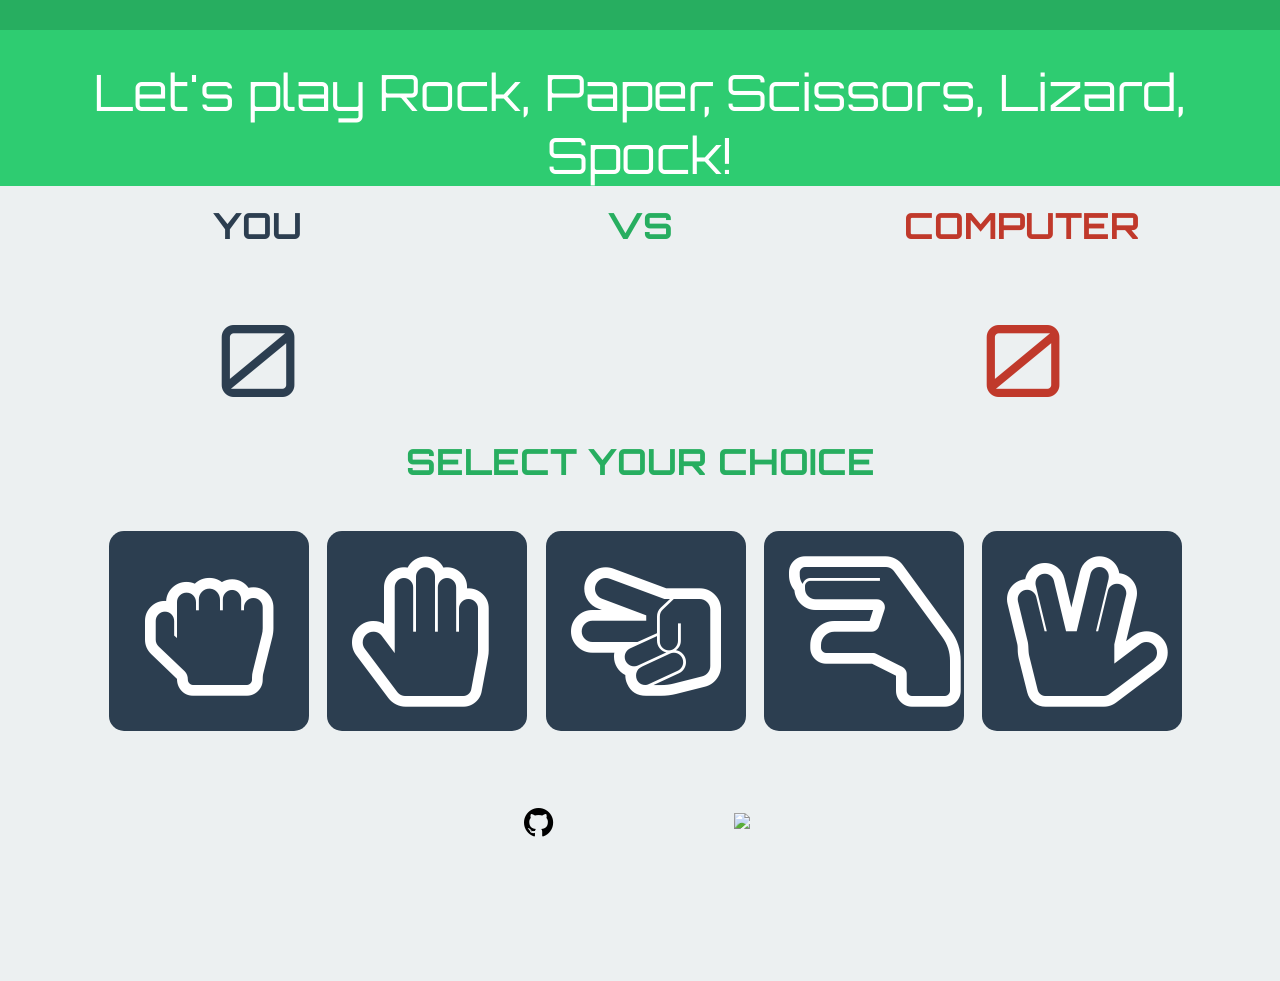
==== index.html @ 0fd4d026 "Update index.html" ====
<!DOCTYPE html>
<html lang="en">

<head>
<!-- Styles -->
    <link href="https://cdnjs.cloudflare.com/ajax/libs/twitter-bootstrap/3.3.5/css/bootstrap.min.css" rel="stylesheet">
    <link href="https://cdnjs.cloudflare.com/ajax/libs/font-awesome/4.4.0/css/font-awesome.min.css" rel="stylesheet">
    <link href='https://fonts.googleapis.com/css?family=Orbitron:400,700' rel='stylesheet' type='text/css'>
    <link href="css/rps.css" rel='stylesheet' type='text/css'>
     

</head>
<body>
<div class="container">
  <div class="top-row text-center">
  Let's play Rock, Paper, Scissors, Lizard, Spock! 
  </div>
  <div class="row">
    <div class="col-sm-3 col-sm-offset-1 text-center user-title">
      <h1>You</h1>
      <span class="scores user-score">0</span>
    </div>
    <div class="col-sm-4 text-center">
      <h1>vs</h1>
    </div>
    <div class="col-sm-3 text-center computer-title">
      <h1>Computer</h1>
      <span class="scores computer-score">0</span>
    </div>
  </div>
  <div class="row">
    <div class="col-sm-3 col-sm-offset-1 text-center user-choice">
      <span class=""></span>
    </div>
    <div class="col-sm-4 text-center results">
    </div>
    <div class="col-sm-3 text-center computer">
      <span class=""></span>
    </div>
  </div>

  
  <div class="row">
    <div class="col-sm-12 text-center">
      <h1>Select Your Choice</h1>
    </div>
  </div>
  <div class="row user">
    <div class="col-sm-2 col-sm-offset-1 text-center">
      <span class="fa fa-hand-rock-o fa-5x user-fa" data-value="rock"></span>
    </div>
    <div class="col-sm-2 text-center">
      <span class="fa fa-hand-paper-o fa-5x user-fa" data-value="paper"></span>
    </div>
    <div class="col-sm-2 text-center">
      <span class="fa fa-hand-scissors-o fa-5x user-fa" data-value="scissors"></span>
    </div>
    <div class="col-sm-2 text-center">
      <span class="fa fa-hand-lizard-o fa-5x user-fa" data-value="lizard"></span>
    </div>
    <div class="col-sm-2 text-center">
      <span class="fa fa-hand-spock-o fa-5x user-fa" data-value="spock"></span>
    </div>
  </div>
  
  <div class="footer">
      <a href="https://github.com/mrsdohpaz/rock-paper-scissors-lizard-spock"><span class="fa fa-github"></span></a>
      <a href="https://mrsdohpaz.github.iok"><span class="fa"><img src="http://mrsdohpaz.github.io/img/icon.png" height="24"></span></a>
  </div>
  </div>

    <script src="https://cdnjs.cloudflare.com/ajax/libs/jquery/2.1.4/jquery.min.js"></script>
    <script src="js/rps.js"></script>
    
  </body>
  </html>
---- css/rps.css ----
body {
  font: 100% "Orbitron", sans-serif;
  background-color: #ecf0f1; }

.text-center {
  text-align: center; }

.container {
  width: 100%;
  padding: 0; }

.top-row {
  background: #2ecc71;
  border-top: 30px solid #27ae60;
  color: #fff;
  width: 100%;
  margin: 0;
  min-height: 150px;
  padding: 30px 0 0 0;
  font-size: 50px; }

.row, .results {
  min-hight: 150px; }

.results h1 {
  color: #f39c12;
  font-size: 65px; }

.scores {
  font-size: 100px; }

.user-score, .user-title h1 {
  color: #2c3e50; }

.computer-score, .computer-title h1 {
  color: #c0392b; }

h1 {
  color: #27ae60;
  margin-bottom: 50px;
  font-weight: 700;
  text-transform: uppercase; }

.fa {
  -moz-border-radius: 15px;
  -webkit-border-radius: 15px;
  border-radius: 15px;
  color: #fff;
  font-size: 150px;
  width: 200px;
  height: 200px;
  padding: 25px; }

.user-fa {
  background: #2c3e50;
  cursor: pointer; }

.computer .fa {
  background: #c0392b;
  -moz-box-shadow: "inset 0px 0px 20px 5px rgba(231, 76, 60,1.0)";
  -webkit-box-shadow: "inset 0px 0px 20px 5px rgba(231, 76, 60,1.0)";
  box-shadow: "inset 0px 0px 20px 5px rgba(231, 76, 60,1.0)"; }

.user .user-fa:hover,
.user .user-fa.active {
  background: #2980b9; }

@-webkit-keyframes zoom {
  from {
    -webkit-transform: scale3d(1, 1, 1);
    -moz-transform: scale3d(1, 1, 1);
    -ms-transform: scale3d(1, 1, 1);
    -o-transform: scale3d(1, 1, 1);
    transform: scale3d(1, 1, 1); }
  50% {
    -webkit-transform: scale3d(1.05, 1.05, 1.05);
    -moz-transform: scale3d(1.05, 1.05, 1.05);
    -ms-transform: scale3d(1.05, 1.05, 1.05);
    -o-transform: scale3d(1.05, 1.05, 1.05);
    transform: scale3d(1.05, 1.05, 1.05); }
  to {
    -webkit-transform: scale3d(1, 1, 1);
    -moz-transform: scale3d(1, 1, 1);
    -ms-transform: scale3d(1, 1, 1);
    -o-transform: scale3d(1, 1, 1);
    transform: scale3d(1, 1, 1); } }
@-moz-keyframes zoom {
  from {
    -webkit-transform: scale3d(1, 1, 1);
    -moz-transform: scale3d(1, 1, 1);
    -ms-transform: scale3d(1, 1, 1);
    -o-transform: scale3d(1, 1, 1);
    transform: scale3d(1, 1, 1); }
  50% {
    -webkit-transform: scale3d(1.05, 1.05, 1.05);
    -moz-transform: scale3d(1.05, 1.05, 1.05);
    -ms-transform: scale3d(1.05, 1.05, 1.05);
    -o-transform: scale3d(1.05, 1.05, 1.05);
    transform: scale3d(1.05, 1.05, 1.05); }
  to {
    -webkit-transform: scale3d(1, 1, 1);
    -moz-transform: scale3d(1, 1, 1);
    -ms-transform: scale3d(1, 1, 1);
    -o-transform: scale3d(1, 1, 1);
    transform: scale3d(1, 1, 1); } }
@-ms-keyframes zoom {
  from {
    -webkit-transform: scale3d(1, 1, 1);
    -moz-transform: scale3d(1, 1, 1);
    -ms-transform: scale3d(1, 1, 1);
    -o-transform: scale3d(1, 1, 1);
    transform: scale3d(1, 1, 1); }
  50% {
    -webkit-transform: scale3d(1.05, 1.05, 1.05);
    -moz-transform: scale3d(1.05, 1.05, 1.05);
    -ms-transform: scale3d(1.05, 1.05, 1.05);
    -o-transform: scale3d(1.05, 1.05, 1.05);
    transform: scale3d(1.05, 1.05, 1.05); }
  to {
    -webkit-transform: scale3d(1, 1, 1);
    -moz-transform: scale3d(1, 1, 1);
    -ms-transform: scale3d(1, 1, 1);
    -o-transform: scale3d(1, 1, 1);
    transform: scale3d(1, 1, 1); } }
@-o-keyframes zoom {
  from {
    -webkit-transform: scale3d(1, 1, 1);
    -moz-transform: scale3d(1, 1, 1);
    -ms-transform: scale3d(1, 1, 1);
    -o-transform: scale3d(1, 1, 1);
    transform: scale3d(1, 1, 1); }
  50% {
    -webkit-transform: scale3d(1.05, 1.05, 1.05);
    -moz-transform: scale3d(1.05, 1.05, 1.05);
    -ms-transform: scale3d(1.05, 1.05, 1.05);
    -o-transform: scale3d(1.05, 1.05, 1.05);
    transform: scale3d(1.05, 1.05, 1.05); }
  to {
    -webkit-transform: scale3d(1, 1, 1);
    -moz-transform: scale3d(1, 1, 1);
    -ms-transform: scale3d(1, 1, 1);
    -o-transform: scale3d(1, 1, 1);
    transform: scale3d(1, 1, 1); } }
@keyframes zoom {
  from {
    -webkit-transform: scale3d(1, 1, 1);
    -moz-transform: scale3d(1, 1, 1);
    -ms-transform: scale3d(1, 1, 1);
    -o-transform: scale3d(1, 1, 1);
    transform: scale3d(1, 1, 1); }
  50% {
    -webkit-transform: scale3d(1.05, 1.05, 1.05);
    -moz-transform: scale3d(1.05, 1.05, 1.05);
    -ms-transform: scale3d(1.05, 1.05, 1.05);
    -o-transform: scale3d(1.05, 1.05, 1.05);
    transform: scale3d(1.05, 1.05, 1.05); }
  to {
    -webkit-transform: scale3d(1, 1, 1);
    -moz-transform: scale3d(1, 1, 1);
    -ms-transform: scale3d(1, 1, 1);
    -o-transform: scale3d(1, 1, 1);
    transform: scale3d(1, 1, 1); } }
.winner {
  -webkit-animation: zoom 1s;
  -moz-animation: zoom 1s;
  -ms-animation: zoom 1s;
  -o-animation: zoom 1s;
  animation: zoom 1s; }
  
  .footer {
  padding-top: 50px;
  text-align: center;
}
.footer .fa {
  color: #000;
  font-size: 34px;
}


/*# sourceMappingURL=rps.css.map */
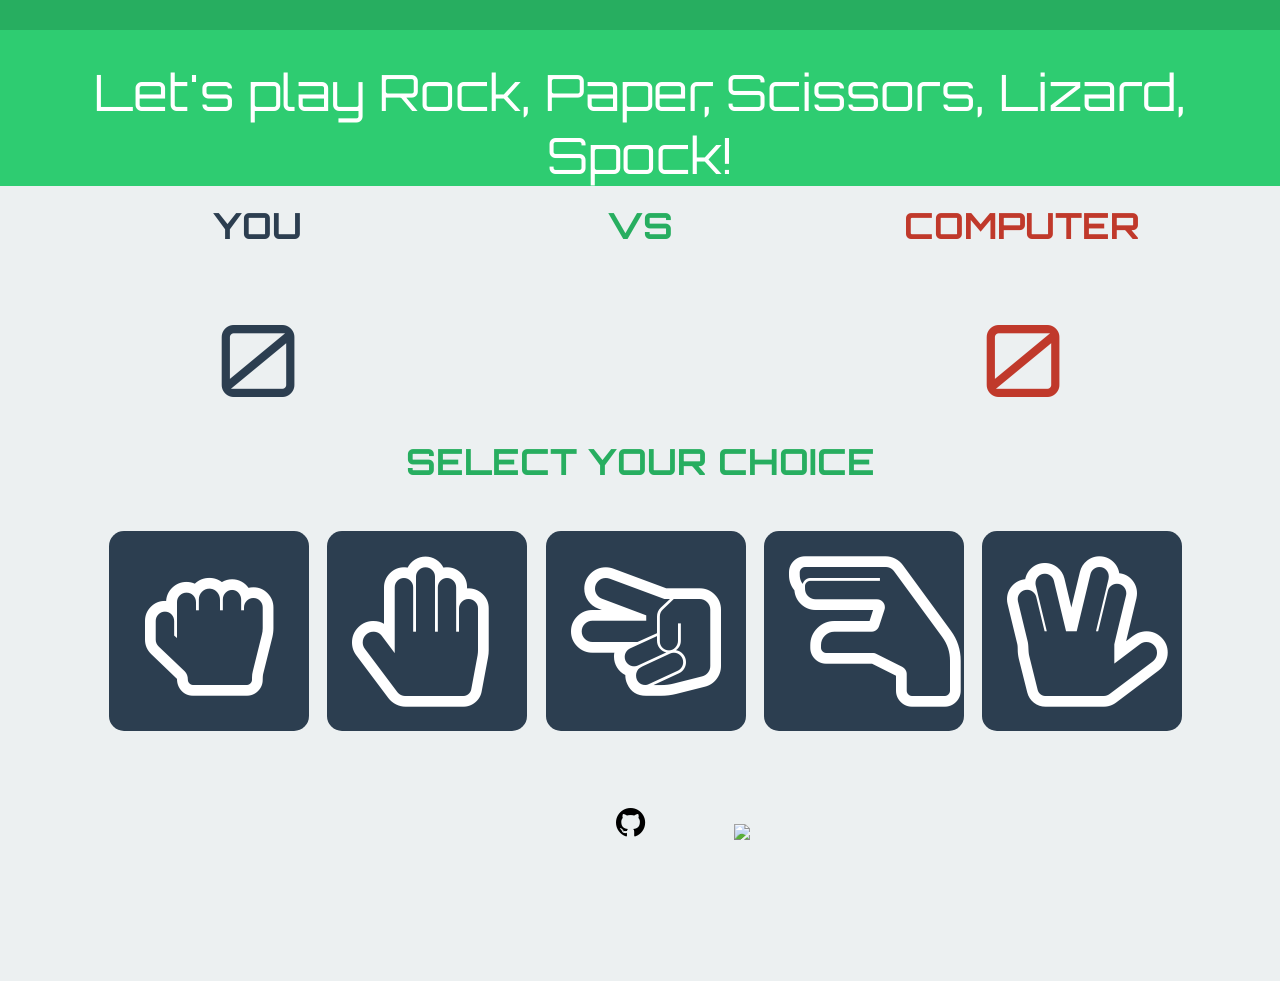
==== commit 58e72649: "Update index.html" ====
--- a/index.html
+++ b/index.html
@@ -65,7 +65,7 @@
   
   <div class="footer">
       <a href="https://github.com/mrsdohpaz/rock-paper-scissors-lizard-spock"><span class="fa fa-github"></span></a>
-      <a href="https://mrsdohpaz.github.iok"><span class="fa"><img src="http://mrsdohpaz.github.io/img/icon.png" height="24"></span></a>
+      <a href="https://mrsdohpaz.github.iok"><img src="http://mrsdohpaz.github.io/img/icon.png" width="34"></a>
   </div>
   </div>
 
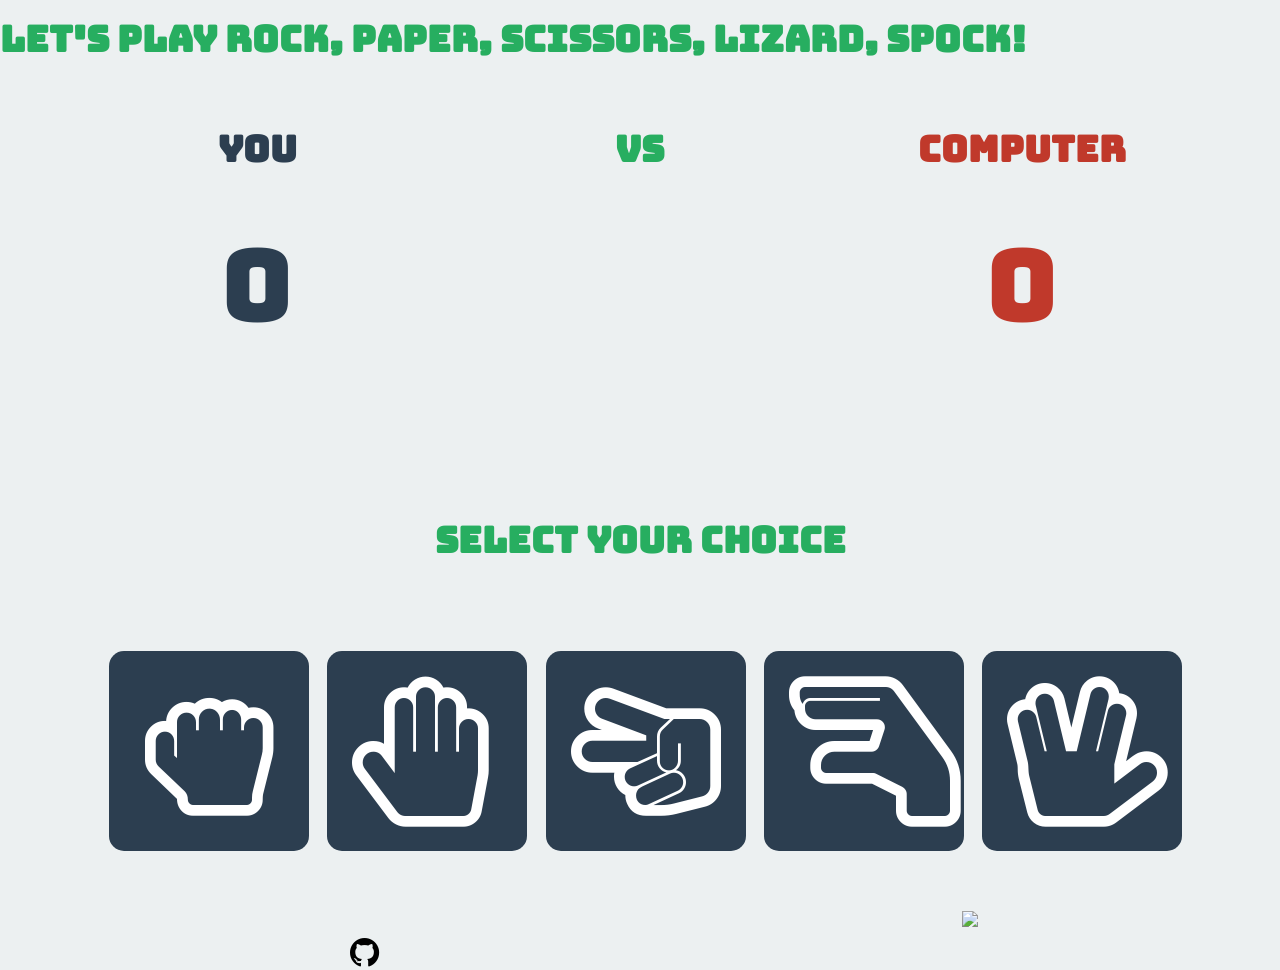
==== commit 3929b8ca: "Rebuild html." ====
--- a/index.html
+++ b/index.html
@@ -1,21 +1,27 @@
-<!DOCTYPE html>
+<!DOCTYPE HTML>
 <html lang="en">
 
 <head>
-<!-- Styles -->
-    <link href="https://cdnjs.cloudflare.com/ajax/libs/twitter-bootstrap/3.3.5/css/bootstrap.min.css" rel="stylesheet">
-    <link href="https://cdnjs.cloudflare.com/ajax/libs/font-awesome/4.4.0/css/font-awesome.min.css" rel="stylesheet">
-    <link href='https://fonts.googleapis.com/css?family=Orbitron:400,700' rel='stylesheet' type='text/css'>
-    <link href="css/rps.css" rel='stylesheet' type='text/css'>
-     
+	<meta http-equiv="Content-Type" content="text/html; charset=UTF-8" />
+  <meta name="viewport" content="width=device-width, initial-scale=1" />
 
+	<title>RPSLS Game: Rock, Paper, Scissors, Lizard Spock!</title>
+
+  <link href="//cdnjs.cloudflare.com/ajax/libs/twitter-bootstrap/3.3.5/css/bootstrap.min.css" rel="stylesheet">
+  <link href="//cdnjs.cloudflare.com/ajax/libs/font-awesome/4.4.0/css/font-awesome.min.css" rel="stylesheet">
+	<link href="//fonts.googleapis.com/css?family=Bungee" rel="stylesheet">
+  <link href="css/main.css" rel="stylesheet">
 </head>
+
 <body>
-<div class="container">
-  <div class="top-row text-center">
-  Let's play Rock, Paper, Scissors, Lizard, Spock! 
-  </div>
-  <div class="row">
+
+	<header>
+		<h1>Let's play Rock, Paper, Scissors, Lizard, Spock!</h1>
+	</header>
+
+	<section>
+
+    <div class="row">
     <div class="col-sm-3 col-sm-offset-1 text-center user-title">
       <h1>You</h1>
       <span class="scores user-score">0</span>
@@ -39,7 +45,6 @@
     </div>
   </div>
 
-  
   <div class="row">
     <div class="col-sm-12 text-center">
       <h1>Select Your Choice</h1>
@@ -62,15 +67,21 @@
       <span class="fa fa-hand-spock-o fa-5x user-fa" data-value="spock"></span>
     </div>
   </div>
-  
-  <div class="footer">
-      <a href="https://github.com/mrsdohpaz/rock-paper-scissors-lizard-spock"><span class="fa fa-github"></span></a>
-      <a href="https://mrsdohpaz.github.iok"><img src="http://mrsdohpaz.github.io/img/icon.png" width="34"></a>
-  </div>
-  </div>
 
-    <script src="https://cdnjs.cloudflare.com/ajax/libs/jquery/2.1.4/jquery.min.js"></script>
-    <script src="js/rps.js"></script>
-    
-  </body>
-  </html>
+	</section>
+
+
+	<footer>
+		<nav>
+      <ul>
+          <li><a href="https://github.com/mrsdohpaz/rock-paper-scissors-lizard-spock"><span class="fa fa-github"></span></a></li>
+          <li><a href="https://mrsdohpaz.github.io"><img src="http://mrsdohpaz.github.io/img/icon.png" width="34"></a></li>
+      </ul>
+    </nav>
+	</footer>
+
+  <script src="//cdnjs.cloudflare.com/ajax/libs/jquery/2.1.4/jquery.min.js"></script>
+  <script src="js/main.js"></script>
+</body>
+
+</html>
--- a/css/main.css
+++ b/css/main.css
@@ -0,0 +1,200 @@
+body {
+  font: 100% "Bungee", sans-serif;
+  background-color: #ecf0f1; }
+
+.text-center {
+  text-align: center;
+}
+
+.container {
+  width: 100%;
+  padding: 0;
+}
+
+.top-row {
+  background: #2ecc71;
+  border-top: 30px solid #27ae60;
+  color: #fff;
+  width: 100%;
+  margin: 0;
+  min-height: 150px;
+  padding: 30px 0 0 0;
+  font-size: 50px;
+}
+
+.row, .results {
+  min-height: 150px; }
+
+.results h1 {
+  color: #f39c12;
+  font-size: 65px; }
+
+.scores {
+  font-size: 100px; }
+
+.user-score, .user-title h1 {
+  color: #2c3e50; }
+
+.computer-score, .computer-title h1 {
+  color: #c0392b; }
+
+h1 {
+  color: #27ae60;
+  margin-bottom: 50px;
+  font-weight: 700;
+  text-transform: uppercase; }
+
+.fa {
+  -moz-border-radius: 15px;
+  -webkit-border-radius: 15px;
+  border-radius: 15px;
+  color: #fff;
+  font-size: 150px;
+  width: 200px;
+  height: 200px;
+  padding: 25px; }
+
+.user-fa {
+  background: #2c3e50;
+  cursor: pointer; }
+
+.computer .fa {
+  background: #c0392b;
+  -moz-box-shadow: "inset 0px 0px 20px 5px rgba(231, 76, 60,1.0)";
+  -webkit-box-shadow: "inset 0px 0px 20px 5px rgba(231, 76, 60,1.0)";
+  box-shadow: "inset 0px 0px 20px 5px rgba(231, 76, 60,1.0)"; }
+
+.user .user-fa:hover,
+.user .user-fa.active {
+  background: #2980b9; }
+
+@-webkit-keyframes zoom {
+  from {
+    -webkit-transform: scale3d(1, 1, 1);
+    -moz-transform: scale3d(1, 1, 1);
+    -ms-transform: scale3d(1, 1, 1);
+    -o-transform: scale3d(1, 1, 1);
+    transform: scale3d(1, 1, 1); }
+  50% {
+    -webkit-transform: scale3d(1.05, 1.05, 1.05);
+    -moz-transform: scale3d(1.05, 1.05, 1.05);
+    -ms-transform: scale3d(1.05, 1.05, 1.05);
+    -o-transform: scale3d(1.05, 1.05, 1.05);
+    transform: scale3d(1.05, 1.05, 1.05); }
+  to {
+    -webkit-transform: scale3d(1, 1, 1);
+    -moz-transform: scale3d(1, 1, 1);
+    -ms-transform: scale3d(1, 1, 1);
+    -o-transform: scale3d(1, 1, 1);
+    transform: scale3d(1, 1, 1); } }
+@-moz-keyframes zoom {
+  from {
+    -webkit-transform: scale3d(1, 1, 1);
+    -moz-transform: scale3d(1, 1, 1);
+    -ms-transform: scale3d(1, 1, 1);
+    -o-transform: scale3d(1, 1, 1);
+    transform: scale3d(1, 1, 1); }
+  50% {
+    -webkit-transform: scale3d(1.05, 1.05, 1.05);
+    -moz-transform: scale3d(1.05, 1.05, 1.05);
+    -ms-transform: scale3d(1.05, 1.05, 1.05);
+    -o-transform: scale3d(1.05, 1.05, 1.05);
+    transform: scale3d(1.05, 1.05, 1.05); }
+  to {
+    -webkit-transform: scale3d(1, 1, 1);
+    -moz-transform: scale3d(1, 1, 1);
+    -ms-transform: scale3d(1, 1, 1);
+    -o-transform: scale3d(1, 1, 1);
+    transform: scale3d(1, 1, 1); } }
+@-ms-keyframes zoom {
+  from {
+    -webkit-transform: scale3d(1, 1, 1);
+    -moz-transform: scale3d(1, 1, 1);
+    -ms-transform: scale3d(1, 1, 1);
+    -o-transform: scale3d(1, 1, 1);
+    transform: scale3d(1, 1, 1); }
+  50% {
+    -webkit-transform: scale3d(1.05, 1.05, 1.05);
+    -moz-transform: scale3d(1.05, 1.05, 1.05);
+    -ms-transform: scale3d(1.05, 1.05, 1.05);
+    -o-transform: scale3d(1.05, 1.05, 1.05);
+    transform: scale3d(1.05, 1.05, 1.05); }
+  to {
+    -webkit-transform: scale3d(1, 1, 1);
+    -moz-transform: scale3d(1, 1, 1);
+    -ms-transform: scale3d(1, 1, 1);
+    -o-transform: scale3d(1, 1, 1);
+    transform: scale3d(1, 1, 1); } }
+@-o-keyframes zoom {
+  from {
+    -webkit-transform: scale3d(1, 1, 1);
+    -moz-transform: scale3d(1, 1, 1);
+    -ms-transform: scale3d(1, 1, 1);
+    -o-transform: scale3d(1, 1, 1);
+    transform: scale3d(1, 1, 1); }
+  50% {
+    -webkit-transform: scale3d(1.05, 1.05, 1.05);
+    -moz-transform: scale3d(1.05, 1.05, 1.05);
+    -ms-transform: scale3d(1.05, 1.05, 1.05);
+    -o-transform: scale3d(1.05, 1.05, 1.05);
+    transform: scale3d(1.05, 1.05, 1.05); }
+  to {
+    -webkit-transform: scale3d(1, 1, 1);
+    -moz-transform: scale3d(1, 1, 1);
+    -ms-transform: scale3d(1, 1, 1);
+    -o-transform: scale3d(1, 1, 1);
+    transform: scale3d(1, 1, 1); } }
+@keyframes zoom {
+  from {
+    -webkit-transform: scale3d(1, 1, 1);
+    -moz-transform: scale3d(1, 1, 1);
+    -ms-transform: scale3d(1, 1, 1);
+    -o-transform: scale3d(1, 1, 1);
+    transform: scale3d(1, 1, 1); }
+  50% {
+    -webkit-transform: scale3d(1.05, 1.05, 1.05);
+    -moz-transform: scale3d(1.05, 1.05, 1.05);
+    -ms-transform: scale3d(1.05, 1.05, 1.05);
+    -o-transform: scale3d(1.05, 1.05, 1.05);
+    transform: scale3d(1.05, 1.05, 1.05); }
+  to {
+    -webkit-transform: scale3d(1, 1, 1);
+    -moz-transform: scale3d(1, 1, 1);
+    -ms-transform: scale3d(1, 1, 1);
+    -o-transform: scale3d(1, 1, 1);
+    transform: scale3d(1, 1, 1); } }
+.winner {
+  -webkit-animation: zoom 1s;
+  -moz-animation: zoom 1s;
+  -ms-animation: zoom 1s;
+  -o-animation: zoom 1s;
+  animation: zoom 1s; }
+
+footer {
+  padding-top: 50px;
+  text-align: center;
+}
+
+footer ul {
+  list-style: none;
+}
+
+footer li {
+  display: inline-block;
+  float: left;
+  width: 50%;
+}
+
+footer a {
+  display: block;
+}
+
+footer .fa {
+  color: #000;
+  font-size: 34px;
+  width: 34px;
+  height: 34px;
+}
+
+
+/*# sourceMappingURL=rps.css.map */
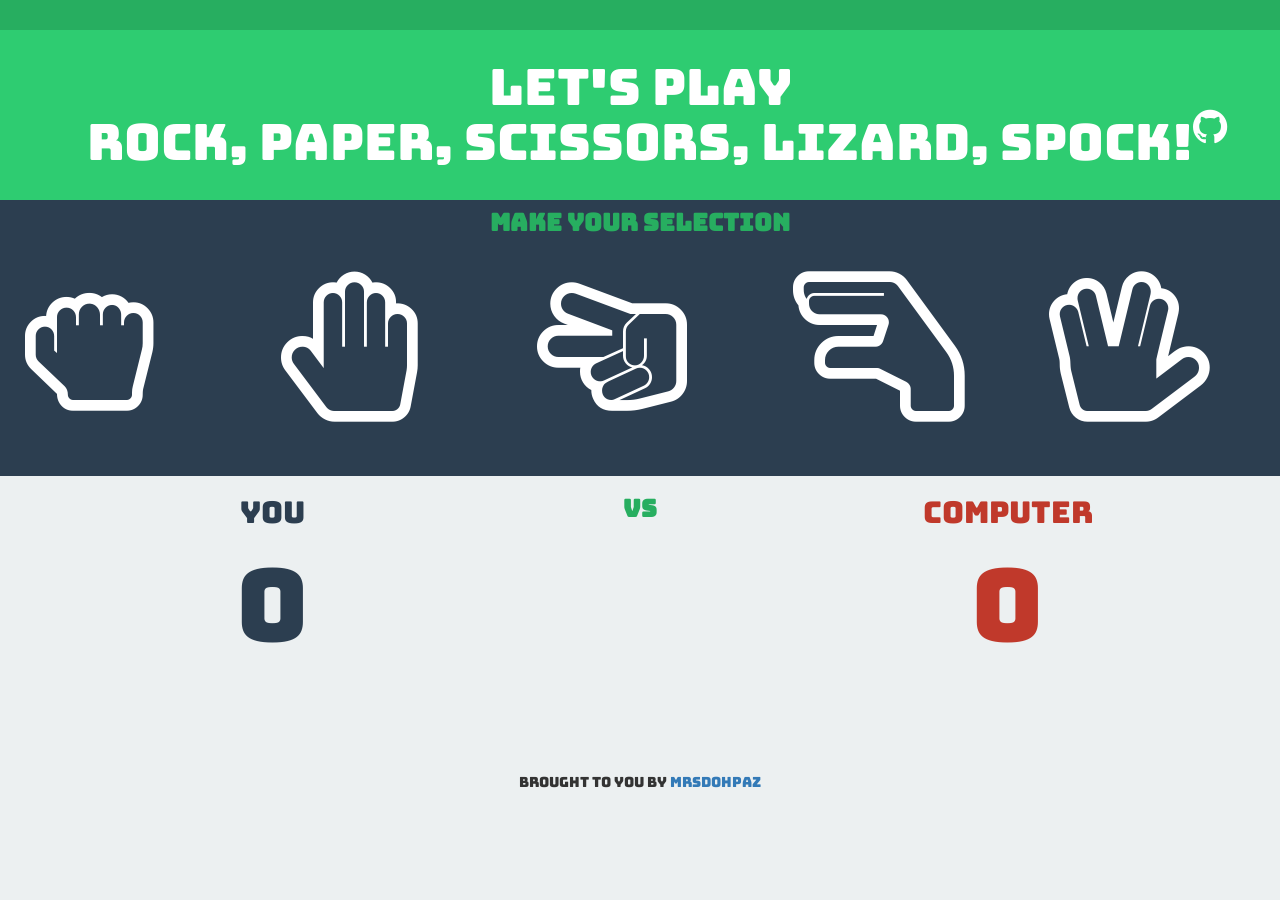
==== commit 4583a03d: "Rebuild css using sass / update look & html" ====
--- a/index.html
+++ b/index.html
@@ -10,78 +10,55 @@
   <link href="//cdnjs.cloudflare.com/ajax/libs/twitter-bootstrap/3.3.5/css/bootstrap.min.css" rel="stylesheet">
   <link href="//cdnjs.cloudflare.com/ajax/libs/font-awesome/4.4.0/css/font-awesome.min.css" rel="stylesheet">
 	<link href="//fonts.googleapis.com/css?family=Bungee" rel="stylesheet">
-  <link href="css/main.css" rel="stylesheet">
+  <link href="styles/css/main.css" rel="stylesheet">
 </head>
 
 <body>
 
 	<header>
-		<h1>Let's play Rock, Paper, Scissors, Lizard, Spock!</h1>
+		<h1><span>Let's play <br/> Rock, Paper, Scissors, Lizard, Spock!</span></h1>
 	</header>
+
+	<div class="floating-button"><a href="https://github.com/mrsdohpaz/rock-paper-scissors-lizard-spock"><span class="fa fa-github"></span></a></div>
+
+	<section class="game-pieces user">
+		<h3>Make Your Selection</h3>
+		<ul>
+			<li><span class="fa fa-hand-rock-o fa-5x user-fa" data-value="rock" aria-label="rock"></span></li>
+			<li><span class="fa fa-hand-paper-o fa-5x user-fa" data-value="paper" aria-label="paper"></span></li>
+			<li><span class="fa fa-hand-scissors-o fa-5x user-fa" data-value="scissors" aria-label="scissors"></span></li>
+			<li><span class="fa fa-hand-lizard-o fa-5x user-fa" data-value="lizard" aria-label="lizard"></span></li>
+			<li><span class="fa fa-hand-spock-o fa-5x user-fa" data-value="spock" aria-label="rock"></span></li>
+		</ul>
+	</section>
 
 	<section>
 
     <div class="row">
-    <div class="col-sm-3 col-sm-offset-1 text-center user-title">
-      <h1>You</h1>
-      <span class="scores user-score">0</span>
-    </div>
-    <div class="col-sm-4 text-center">
-      <h1>vs</h1>
-    </div>
-    <div class="col-sm-3 text-center computer-title">
-      <h1>Computer</h1>
-      <span class="scores computer-score">0</span>
-    </div>
-  </div>
-  <div class="row">
-    <div class="col-sm-3 col-sm-offset-1 text-center user-choice">
-      <span class=""></span>
-    </div>
-    <div class="col-sm-4 text-center results">
-    </div>
-    <div class="col-sm-3 text-center computer">
-      <span class=""></span>
-    </div>
-  </div>
-
-  <div class="row">
-    <div class="col-sm-12 text-center">
-      <h1>Select Your Choice</h1>
-    </div>
-  </div>
-  <div class="row user">
-    <div class="col-sm-2 col-sm-offset-1 text-center">
-      <span class="fa fa-hand-rock-o fa-5x user-fa" data-value="rock"></span>
-    </div>
-    <div class="col-sm-2 text-center">
-      <span class="fa fa-hand-paper-o fa-5x user-fa" data-value="paper"></span>
-    </div>
-    <div class="col-sm-2 text-center">
-      <span class="fa fa-hand-scissors-o fa-5x user-fa" data-value="scissors"></span>
-    </div>
-    <div class="col-sm-2 text-center">
-      <span class="fa fa-hand-lizard-o fa-5x user-fa" data-value="lizard"></span>
-    </div>
-    <div class="col-sm-2 text-center">
-      <span class="fa fa-hand-spock-o fa-5x user-fa" data-value="spock"></span>
-    </div>
+	    <div class="col-sm-3 col-sm-offset-1 text-center user-title">
+	      <h2>You</h2>
+	      <span class="scores user-score">0</span>
+	    </div>
+	    <div class="col-sm-4 text-center">
+	      <h3>vs</h3>
+				<div class="results"></div>
+	    </div>
+	    <div class="col-sm-3 text-center computer-title">
+	      <h2>Computer</h2>
+	      <span class="scores computer-score">0</span>
+	    </div>
   </div>
 
 	</section>
 
 
 	<footer>
-		<nav>
-      <ul>
-          <li><a href="https://github.com/mrsdohpaz/rock-paper-scissors-lizard-spock"><span class="fa fa-github"></span></a></li>
-          <li><a href="https://mrsdohpaz.github.io"><img src="http://mrsdohpaz.github.io/img/icon.png" width="34"></a></li>
-      </ul>
-    </nav>
+		<div class="text-center">Brought to you by <a href="https://mrsdohpaz.github.io">mrsdohpaz</a></div>
 	</footer>
 
   <script src="//cdnjs.cloudflare.com/ajax/libs/jquery/2.1.4/jquery.min.js"></script>
-  <script src="js/main.js"></script>
+  <script src="js/game.js"></script>
+	<script src="js/main.js"></script>
 </body>
 
 </html>
--- a/styles/css/main.css
+++ b/styles/css/main.css
@@ -0,0 +1 @@
+body{position:relative;background-color:#ecf0f1;font:40px "Bungee", sans-serif}.text-center{text-align:center}h1{margin:0;padding:30px 0;width:100%;min-height:150px;border-top:30px solid #27ae60;background:#2ecc71;color:#fff;font-size:50px}h1 span{display:block;margin:0 auto;width:90%;max-width:1260px;text-align:center}@media only screen and (max-width: 767px){h1{padding:10px 0;min-height:inherit;border-top:20px solid #27ae60;font-size:25px}}.floating-button{position:fixed;top:100px;right:0px;width:140px;height:40px}.floating-button a{display:block;width:100%;height:100%;color:#fff;text-align:center}.floating-button a:hover{color:#2980b9}.floating-button .fa{font-size:40px}.game-pieces{width:100%;background-color:#2c3e50}.game-pieces h3{margin:0;padding:10px 0;text-align:center}.game-pieces ul{margin:0;padding:0 0 30px;list-style:none}.game-pieces ul:after{content:"";display:table;clear:both}.game-pieces li{display:block;float:left;width:20%}.game-pieces li .fa{border-radius:15px;color:#fff;font-size:150px;width:200px;height:200px;padding:25px}.game-pieces li:hover .user-fa,.game-pieces li .user-fa.active{cursor:pointer;background:#2980b9}.row,.results{margin:0 auto;max-width:1260px;min-height:150px}.results{color:#f39c12;font-size:65px}.scores{font-size:100px}.user-score,.user-title h2{color:#2c3e50}.computer-score,.computer-title h2{color:#c0392b}h3{color:#27ae60;margin-bottom:50px;font-weight:700;text-transform:uppercase}.computer .fa{background:#c0392b;box-shadow:"inset 0px 0px 20px 5px rgba(231, 76, 60,1.0)"}@-webkit-keyframes zoom{from{-webkit-transform:scale3d(1, 1, 1);-ms-transform:scale3d(1, 1, 1);transform:scale3d(1, 1, 1)}50%{-webkit-transform:scale3d(1.05, 1.05, 1.05);-ms-transform:scale3d(1.05, 1.05, 1.05);transform:scale3d(1.05, 1.05, 1.05)}to{-webkit-transform:scale3d(1, 1, 1);-ms-transform:scale3d(1, 1, 1);transform:scale3d(1, 1, 1)}}@-ms-keyframes zoom{from{-webkit-transform:scale3d(1, 1, 1);-ms-transform:scale3d(1, 1, 1);transform:scale3d(1, 1, 1)}50%{-webkit-transform:scale3d(1.05, 1.05, 1.05);-ms-transform:scale3d(1.05, 1.05, 1.05);transform:scale3d(1.05, 1.05, 1.05)}to{-webkit-transform:scale3d(1, 1, 1);-ms-transform:scale3d(1, 1, 1);transform:scale3d(1, 1, 1)}}@keyframes zoom{from{-webkit-transform:scale3d(1, 1, 1);-ms-transform:scale3d(1, 1, 1);transform:scale3d(1, 1, 1)}50%{-webkit-transform:scale3d(1.05, 1.05, 1.05);-ms-transform:scale3d(1.05, 1.05, 1.05);transform:scale3d(1.05, 1.05, 1.05)}to{-webkit-transform:scale3d(1, 1, 1);-ms-transform:scale3d(1, 1, 1);transform:scale3d(1, 1, 1)}}.winner{-webkit-animation:zoom 1s;-ms-animation:zoom 1s;animation:zoom 1s}footer{padding-top:50px;font-size:14px;text-align:center}
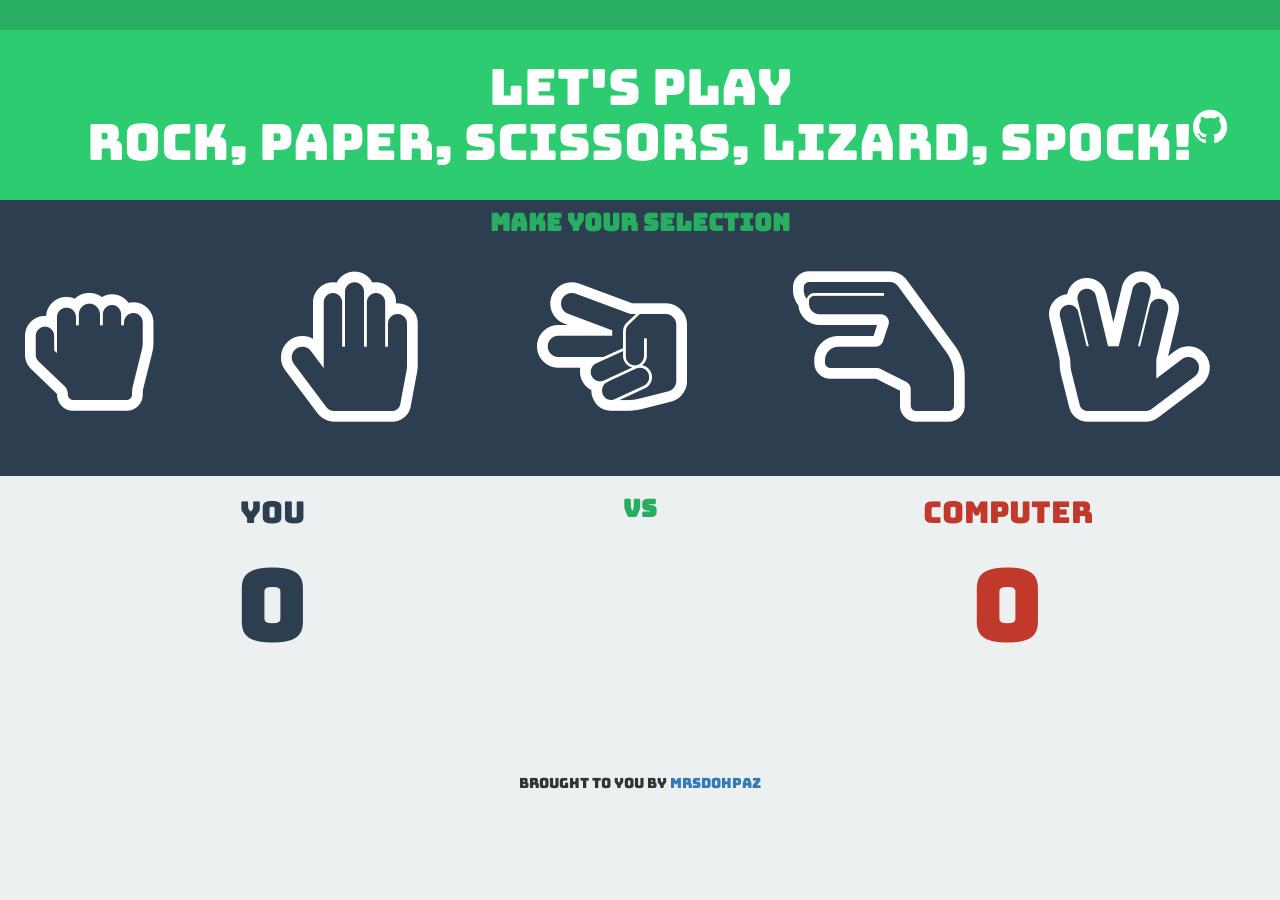
==== commit da5909f7: "Fix on results output" ====
--- a/index.html
+++ b/index.html
@@ -42,13 +42,14 @@
 	    <div class="col-sm-4 text-center">
 	      <h3>vs</h3>
 				<div class="results"></div>
+				<div class="col-sm-5 choice user"><span class=""></span></div>
+				<div class="col-sm-5 col-sm-offset-2 choice computer"><span class=""></span></div>
 	    </div>
 	    <div class="col-sm-3 text-center computer-title">
 	      <h2>Computer</h2>
 	      <span class="scores computer-score">0</span>
 	    </div>
   </div>
-
 	</section>
 
 
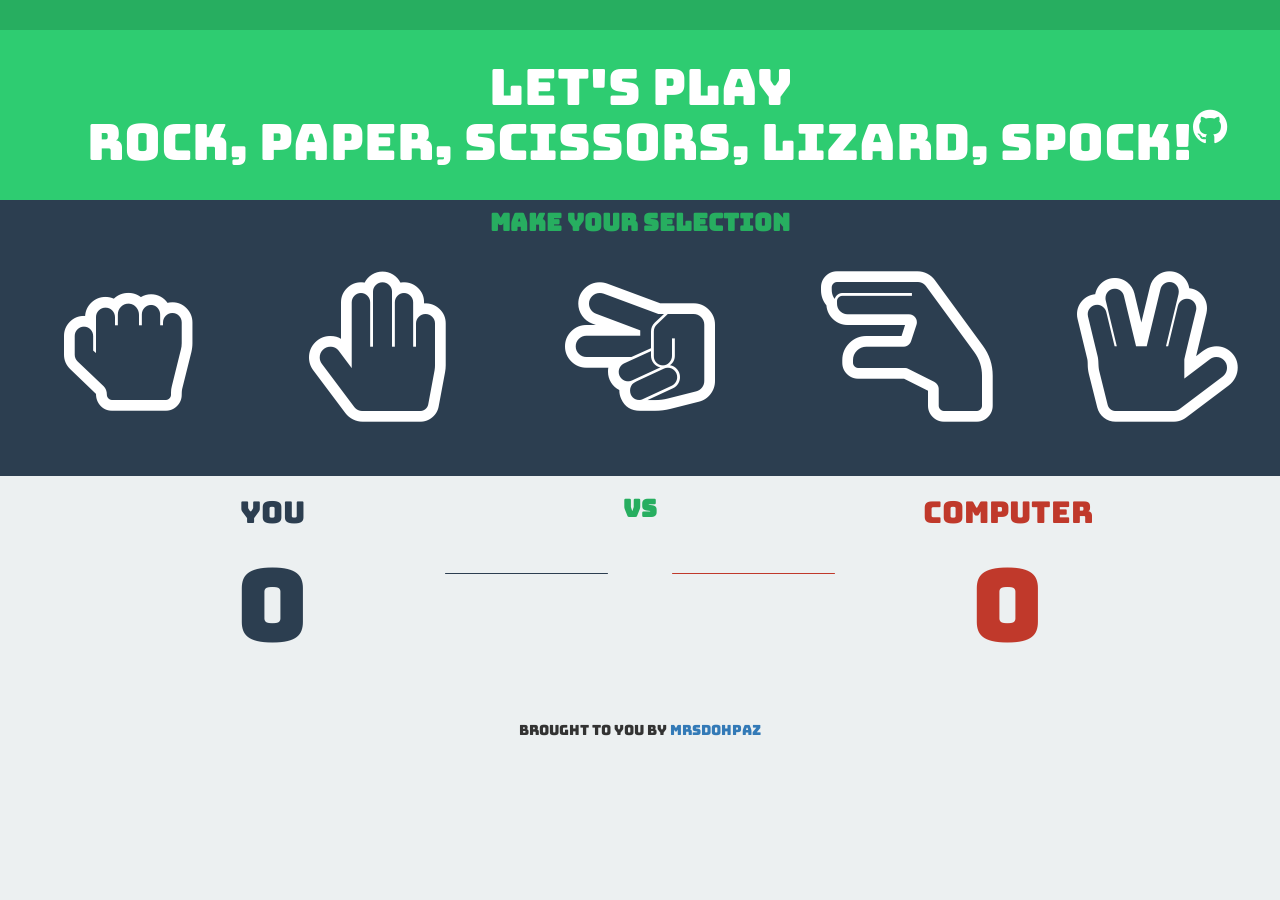
==== commit e34e1971: "Styling for other devices." ====
--- a/index.html
+++ b/index.html
@@ -34,7 +34,7 @@
 
 	<section>
 
-    <div class="row">
+    <div class="game-result row">
 	    <div class="col-sm-3 col-sm-offset-1 text-center user-title">
 	      <h2>You</h2>
 	      <span class="scores user-score">0</span>
--- a/styles/css/main.css
+++ b/styles/css/main.css
@@ -1 +1 @@
-body{position:relative;background-color:#ecf0f1;font:40px "Bungee", sans-serif}.text-center{text-align:center}h1{margin:0;padding:30px 0;width:100%;min-height:150px;border-top:30px solid #27ae60;background:#2ecc71;color:#fff;font-size:50px}h1 span{display:block;margin:0 auto;width:90%;max-width:1260px;text-align:center}@media only screen and (max-width: 767px){h1{padding:10px 0;min-height:inherit;border-top:20px solid #27ae60;font-size:25px}}.floating-button{position:fixed;top:100px;right:0px;width:140px;height:40px}.floating-button a{display:block;width:100%;height:100%;color:#fff;text-align:center}.floating-button a:hover{color:#2980b9}.floating-button .fa{font-size:40px}.game-pieces{width:100%;background-color:#2c3e50}.game-pieces h3{margin:0;padding:10px 0;text-align:center}.game-pieces ul{margin:0;padding:0 0 30px;list-style:none}.game-pieces ul:after{content:"";display:table;clear:both}.game-pieces li{display:block;float:left;width:20%}.game-pieces li .fa{border-radius:15px;color:#fff;font-size:150px;width:200px;height:200px;padding:25px}.game-pieces li:hover .user-fa,.game-pieces li .user-fa.active{cursor:pointer;background:#2980b9}.row,.results{margin:0 auto;max-width:1260px;min-height:150px}.results{color:#f39c12;font-size:65px}.scores{font-size:100px}.user-score,.user-title h2{color:#2c3e50}.computer-score,.computer-title h2{color:#c0392b}h3{color:#27ae60;margin-bottom:50px;font-weight:700;text-transform:uppercase}.computer .fa{background:#c0392b;box-shadow:"inset 0px 0px 20px 5px rgba(231, 76, 60,1.0)"}@-webkit-keyframes zoom{from{-webkit-transform:scale3d(1, 1, 1);-ms-transform:scale3d(1, 1, 1);transform:scale3d(1, 1, 1)}50%{-webkit-transform:scale3d(1.05, 1.05, 1.05);-ms-transform:scale3d(1.05, 1.05, 1.05);transform:scale3d(1.05, 1.05, 1.05)}to{-webkit-transform:scale3d(1, 1, 1);-ms-transform:scale3d(1, 1, 1);transform:scale3d(1, 1, 1)}}@-ms-keyframes zoom{from{-webkit-transform:scale3d(1, 1, 1);-ms-transform:scale3d(1, 1, 1);transform:scale3d(1, 1, 1)}50%{-webkit-transform:scale3d(1.05, 1.05, 1.05);-ms-transform:scale3d(1.05, 1.05, 1.05);transform:scale3d(1.05, 1.05, 1.05)}to{-webkit-transform:scale3d(1, 1, 1);-ms-transform:scale3d(1, 1, 1);transform:scale3d(1, 1, 1)}}@keyframes zoom{from{-webkit-transform:scale3d(1, 1, 1);-ms-transform:scale3d(1, 1, 1);transform:scale3d(1, 1, 1)}50%{-webkit-transform:scale3d(1.05, 1.05, 1.05);-ms-transform:scale3d(1.05, 1.05, 1.05);transform:scale3d(1.05, 1.05, 1.05)}to{-webkit-transform:scale3d(1, 1, 1);-ms-transform:scale3d(1, 1, 1);transform:scale3d(1, 1, 1)}}.winner{-webkit-animation:zoom 1s;-ms-animation:zoom 1s;animation:zoom 1s}footer{padding-top:50px;font-size:14px;text-align:center}
+body{position:relative;background-color:#ecf0f1;font:40px "Bungee", sans-serif}.text-center{text-align:center}h1{margin:0;padding:30px 0;width:100%;min-height:150px;border-top:30px solid #27ae60;background-color:#2ecc71;color:#fff;font-size:50px}h1 span{display:block;margin:0 auto;width:90%;max-width:1260px;text-align:center}@media only screen and (max-width: 767px){h1{padding:63px 0 10px;min-height:inherit;border-top:20px solid #27ae60;font-size:25px}}.floating-button{position:fixed;top:100px;right:0px;width:140px;height:40px}@media only screen and (max-width: 767px){.floating-button{position:absolute;top:30px;left:50%;margin-left:-70px}}.floating-button a{display:block;width:100%;height:100%;color:#fff;text-align:center}.floating-button a:hover{color:#2980b9}.floating-button .fa{font-size:40px}.game-pieces{width:100%;background-color:#2c3e50}.game-pieces h3{margin:0;padding:10px 0;text-align:center}.game-pieces ul{margin:0;padding:0 0 30px;list-style:none}.game-pieces ul:after{content:"";display:table;clear:both}.game-pieces li{display:block;float:left;width:20%;text-align:center}.game-pieces li .fa{border-radius:15px;color:#fff;font-size:150px;width:200px;height:200px;padding:25px}@media only screen and (max-width: 767px){.game-pieces li .fa{padding:10px;width:auto;height:100%;font-size:40px}}.game-pieces li:hover .user-fa,.game-pieces li .user-fa.active{cursor:pointer;background-color:#2980b9}.game-result{margin:0 auto;max-width:1260px;min-height:150px}.game-result .results{margin-bottom:20px;color:#f39c12;font-size:65px}.game-result .scores{font-size:100px}.game-result .user-score,.game-result .user-title h2{color:#2c3e50}.game-result .computer-score,.game-result .computer-title h2{color:#c0392b}.game-result .choice{border-radius:15px}.game-result .choice .fa{color:#fff;line-height:150px}.game-result .choice.user{background-color:#2c3e50}.game-result .choice.computer{background-color:#c0392b}@media only screen and (max-width: 767px){.game-result{position:relative}.game-result .user-title,.game-result .computer-title{padding:0px;width:33%}.game-result .user-title{float:left}.game-result .computer-title{float:right}.game-result .col-sm-4{position:absolute;width:100%}.game-result .col-sm-4 h3{margin-bottom:20px}.game-result .col-sm-4 .results{margin:20px auto;width:38%;min-height:100px;font-size:20px;text-align:center}.game-result h2{font-size:16px}.game-result .choice.col-sm-5{float:left;padding:0;width:48%}.game-result .choice.col-sm-5.user{margin-right:4%}}h3{color:#27ae60;margin-bottom:50px;font-weight:700;text-transform:uppercase}.winner{-webkit-animation:zoom 1s;animation:zoom 1s}footer{padding-top:50px;font-size:14px;text-align:center}@media only screen and (max-width: 767px){footer{display:none}}@-webkit-keyframes zoom{from{-webkit-transform:scale3d(1, 1, 1);transform:scale3d(1, 1, 1)}50%{-webkit-transform:scale3d(1.05, 1.05, 1.05);transform:scale3d(1.05, 1.05, 1.05)}to{-webkit-transform:scale3d(1, 1, 1);transform:scale3d(1, 1, 1)}}@keyframes zoom{from{-webkit-transform:scale3d(1, 1, 1);transform:scale3d(1, 1, 1)}50%{-webkit-transform:scale3d(1.05, 1.05, 1.05);transform:scale3d(1.05, 1.05, 1.05)}to{-webkit-transform:scale3d(1, 1, 1);transform:scale3d(1, 1, 1)}}
